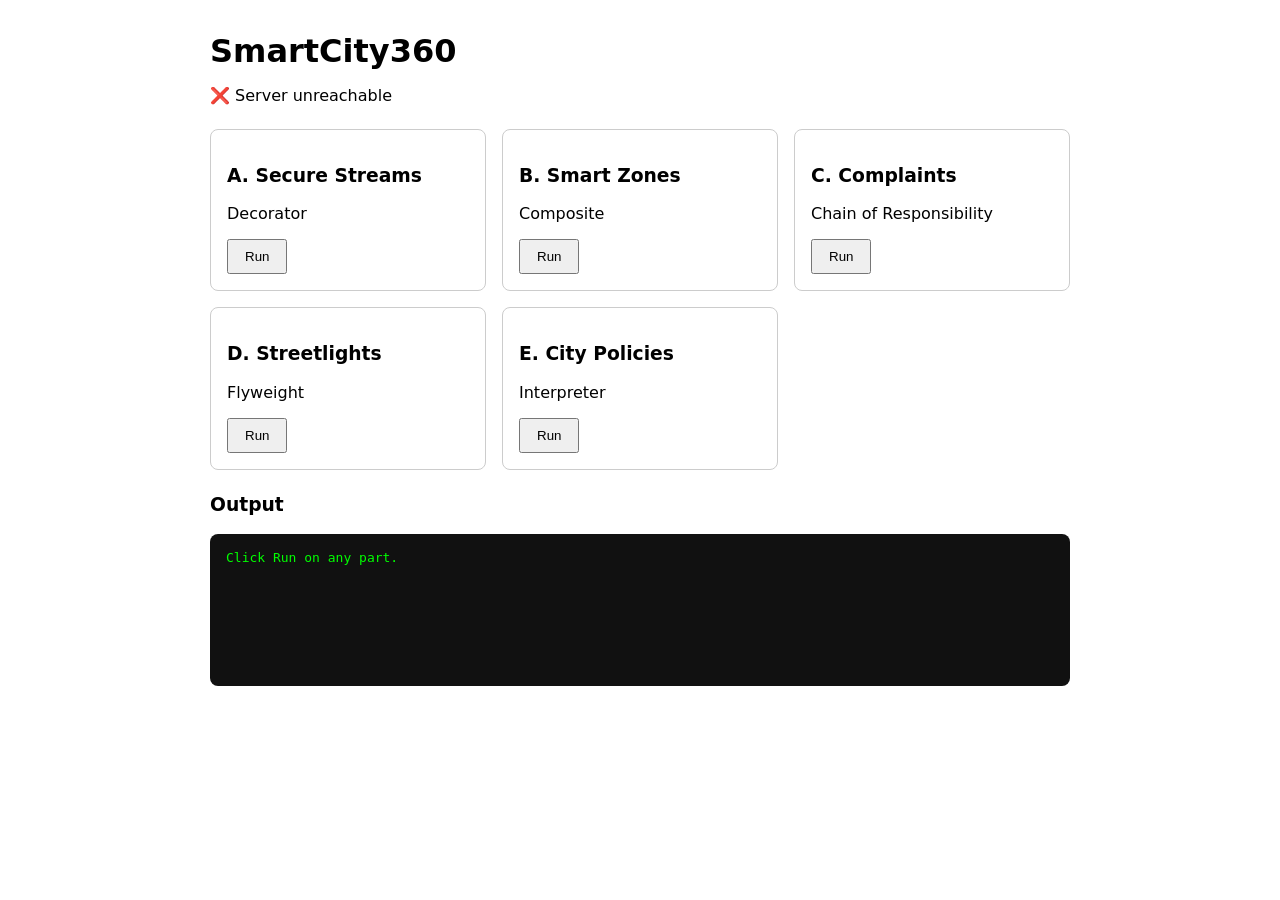
==== src/main/resources/public/index.html @ 0e093873 "first commit" ====
<!DOCTYPE html>
<html lang="en">
<head>
    <meta charset="UTF-8">
    <meta name="viewport" content="width=device-width, initial-scale=1">
    <title>SmartCity360</title>
    <style>
        body { font-family: system-ui, sans-serif; max-width: 860px; margin: 2rem auto; padding: 0 1rem; }
        h1 { margin-bottom: .25rem; }
        .grid { display: grid; grid-template-columns: repeat(auto-fit, minmax(240px, 1fr)); gap: 1rem; margin: 1.5rem 0; }
        .card { border: 1px solid #ccc; border-radius: 8px; padding: 1rem; }
        button { padding: .5rem 1rem; cursor: pointer; }
        pre { background: #111; color: #0f0; padding: 1rem; border-radius: 8px; min-height: 120px; overflow: auto; }
    </style>
</head>
<body>
<h1>SmartCity360</h1>
<p id="status">Checking server...</p>

<div class="grid">
    <div class="card"><h3>A. Secure Streams</h3><p>Decorator</p><button onclick="callApi('GET','/api/a/secure-stream')">Run</button></div>
    <div class="card"><h3>B. Smart Zones</h3><p>Composite</p><button onclick="callApi('GET','/api/b/zones')">Run</button></div>
    <div class="card"><h3>C. Complaints</h3><p>Chain of Responsibility</p><button onclick="callApi('POST','/api/c/complaint')">Run</button></div>
    <div class="card"><h3>D. Streetlights</h3><p>Flyweight</p><button onclick="callApi('GET','/api/d/streetlights')">Run</button></div>
    <div class="card"><h3>E. City Policies</h3><p>Interpreter</p><button onclick="callApi('POST','/api/e/policy')">Run</button></div>
</div>

<h3>Output</h3>
<pre id="output">Click Run on any part.</pre>

<script src="app.js"></script>
</body>
</html>
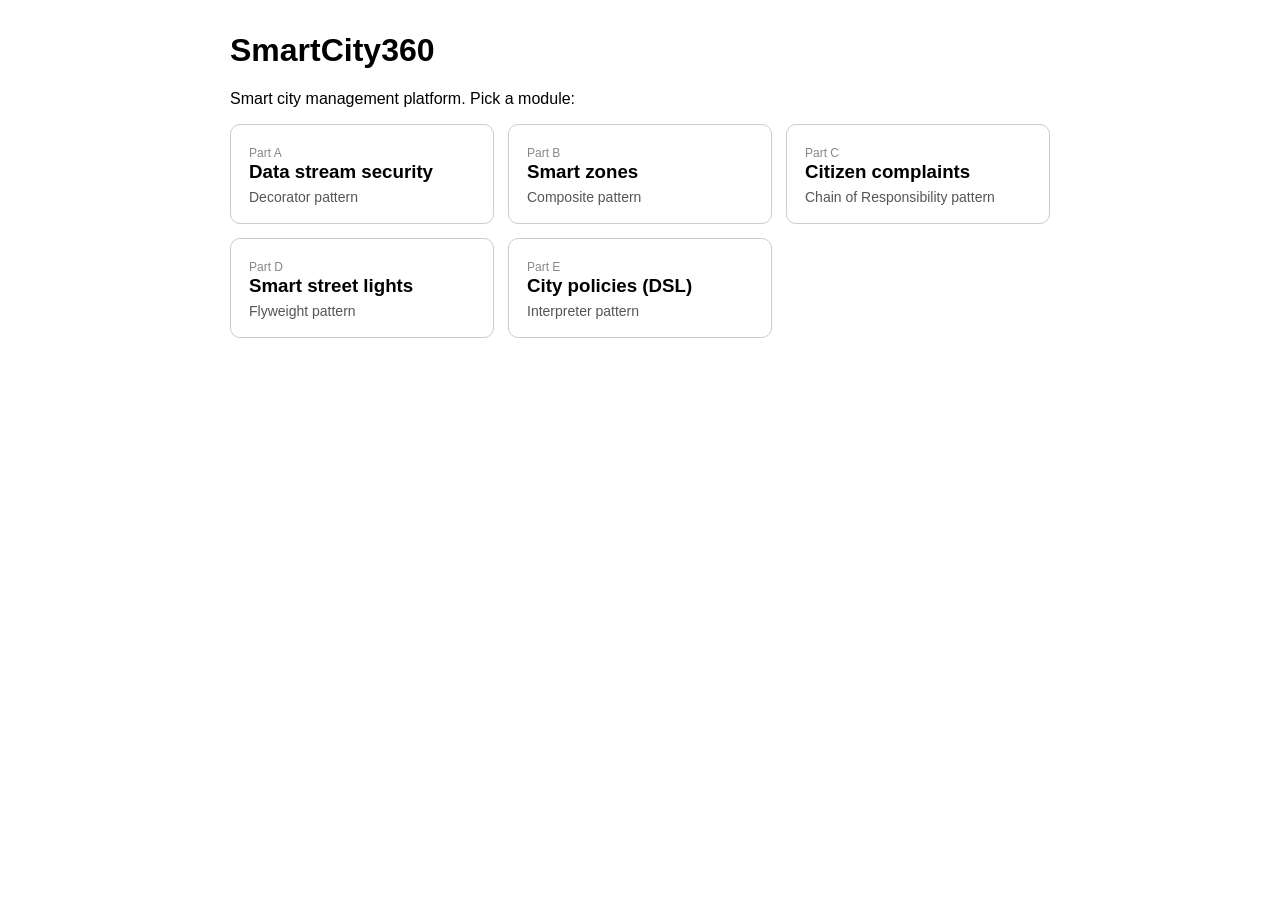
==== commit 75779ad1: "Composite Pattern frontend architecture changed" ====
--- a/src/main/resources/public/index.html
+++ b/src/main/resources/public/index.html
@@ -5,29 +5,46 @@
     <meta name="viewport" content="width=device-width, initial-scale=1">
     <title>SmartCity360</title>
     <style>
-        body { font-family: system-ui, sans-serif; max-width: 860px; margin: 2rem auto; padding: 0 1rem; }
-        h1 { margin-bottom: .25rem; }
-        .grid { display: grid; grid-template-columns: repeat(auto-fit, minmax(240px, 1fr)); gap: 1rem; margin: 1.5rem 0; }
-        .card { border: 1px solid #ccc; border-radius: 8px; padding: 1rem; }
-        button { padding: .5rem 1rem; cursor: pointer; }
-        pre { background: #111; color: #0f0; padding: 1rem; border-radius: 8px; min-height: 120px; overflow: auto; }
+        body { font-family: sans-serif; max-width: 820px; margin: 2rem auto; padding: 0 1rem; }
+        .grid { display: grid; grid-template-columns: repeat(auto-fit, minmax(240px, 1fr)); gap: 14px; }
+        a.card { display: block; padding: 18px; border: 1px solid #ccc; border-radius: 10px;
+            text-decoration: none; color: inherit; }
+        a.card:hover { border-color: #333; background: #f6f6f6; }
+        a.card h3 { margin: 0 0 6px; }
+        a.card p { margin: 0; color: #555; font-size: 14px; }
+        .tag { font-size: 12px; color: #888; }
     </style>
 </head>
 <body>
 <h1>SmartCity360</h1>
-<p id="status">Checking server...</p>
+<p>Smart city management platform. Pick a module:</p>
 
 <div class="grid">
-    <div class="card"><h3>A. Secure Streams</h3><p>Decorator</p><button onclick="callApi('GET','/api/a/secure-stream')">Run</button></div>
-    <div class="card"><h3>B. Smart Zones</h3><p>Composite</p><button onclick="callApi('GET','/api/b/zones')">Run</button></div>
-    <div class="card"><h3>C. Complaints</h3><p>Chain of Responsibility</p><button onclick="callApi('POST','/api/c/complaint')">Run</button></div>
-    <div class="card"><h3>D. Streetlights</h3><p>Flyweight</p><button onclick="callApi('GET','/api/d/streetlights')">Run</button></div>
-    <div class="card"><h3>E. City Policies</h3><p>Interpreter</p><button onclick="callApi('POST','/api/e/policy')">Run</button></div>
+    <a class="card" href="/decorator.html">
+        <span class="tag">Part A</span>
+        <h3>Data stream security</h3>
+        <p>Decorator pattern</p>
+    </a>
+    <a class="card" href="/composite.html">
+        <span class="tag">Part B</span>
+        <h3>Smart zones</h3>
+        <p>Composite pattern</p>
+    </a>
+    <a class="card" href="/chain.html">
+        <span class="tag">Part C</span>
+        <h3>Citizen complaints</h3>
+        <p>Chain of Responsibility pattern</p>
+    </a>
+    <a class="card" href="/flyweight.html">
+        <span class="tag">Part D</span>
+        <h3>Smart street lights</h3>
+        <p>Flyweight pattern</p>
+    </a>
+    <a class="card" href="/interpreter.html">
+        <span class="tag">Part E</span>
+        <h3>City policies (DSL)</h3>
+        <p>Interpreter pattern</p>
+    </a>
 </div>
-
-<h3>Output</h3>
-<pre id="output">Click Run on any part.</pre>
-
-<script src="app.js"></script>
 </body>
 </html>
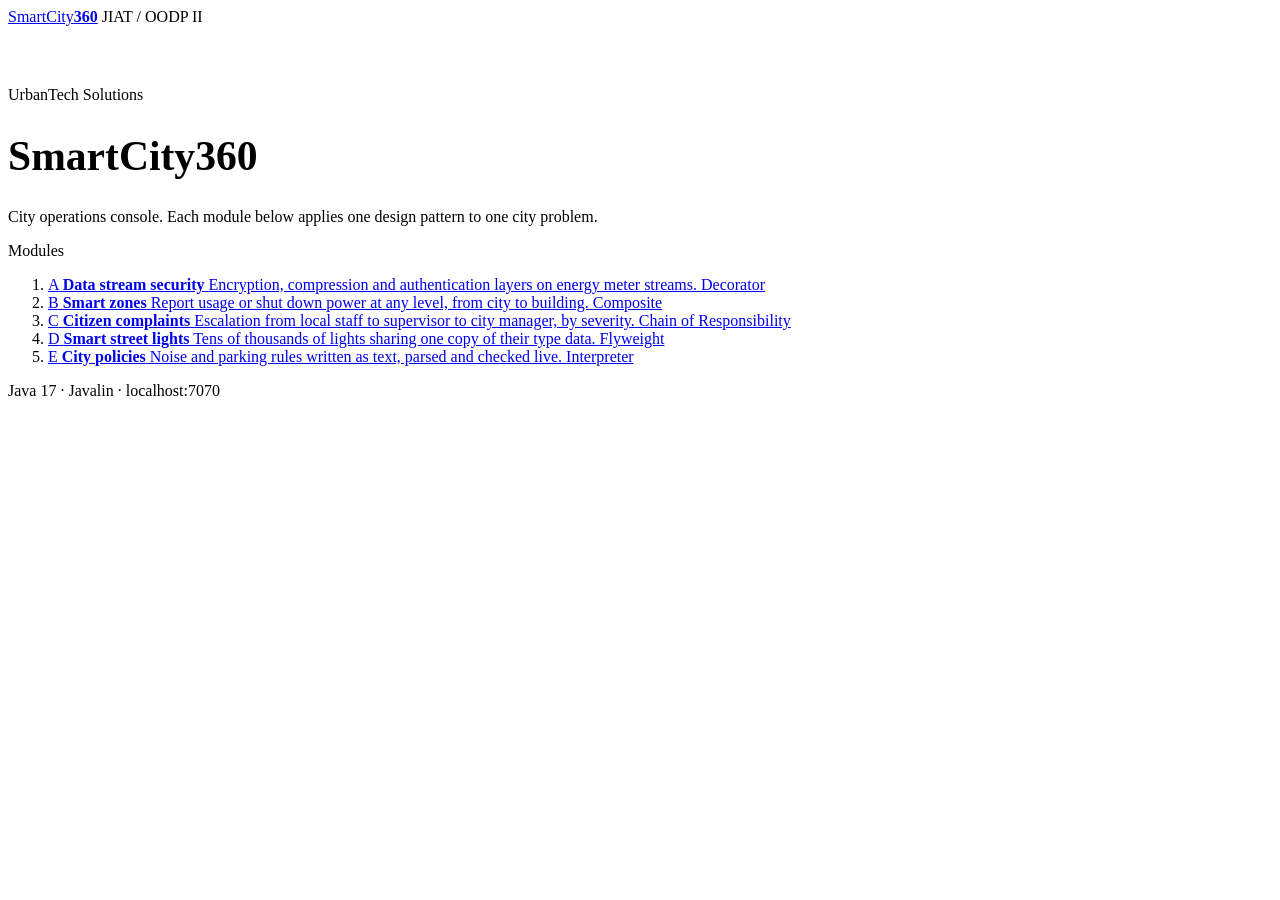
==== commit d2ebe122: "UI improvement" ====
--- a/src/main/resources/public/index.html
+++ b/src/main/resources/public/index.html
@@ -4,47 +4,53 @@
     <meta charset="UTF-8">
     <meta name="viewport" content="width=device-width, initial-scale=1">
     <title>SmartCity360</title>
-    <style>
-        body { font-family: sans-serif; max-width: 820px; margin: 2rem auto; padding: 0 1rem; }
-        .grid { display: grid; grid-template-columns: repeat(auto-fit, minmax(240px, 1fr)); gap: 14px; }
-        a.card { display: block; padding: 18px; border: 1px solid #ccc; border-radius: 10px;
-            text-decoration: none; color: inherit; }
-        a.card:hover { border-color: #333; background: #f6f6f6; }
-        a.card h3 { margin: 0 0 6px; }
-        a.card p { margin: 0; color: #555; font-size: 14px; }
-        .tag { font-size: 12px; color: #888; }
-    </style>
+    <link rel="stylesheet" href="/style.css">
 </head>
 <body>
-<h1>SmartCity360</h1>
-<p>Smart city management platform. Pick a module:</p>
+<header class="top">
+    <div class="wrap">
+        <a class="wordmark" href="/">SmartCity<b>360</b></a>
+        <span class="course">JIAT / OODP II</span>
+    </div>
+</header>
 
-<div class="grid">
-    <a class="card" href="/decorator.html">
-        <span class="tag">Part A</span>
-        <h3>Data stream security</h3>
-        <p>Decorator pattern</p>
-    </a>
-    <a class="card" href="/composite.html">
-        <span class="tag">Part B</span>
-        <h3>Smart zones</h3>
-        <p>Composite pattern</p>
-    </a>
-    <a class="card" href="/chain.html">
-        <span class="tag">Part C</span>
-        <h3>Citizen complaints</h3>
-        <p>Chain of Responsibility pattern</p>
-    </a>
-    <a class="card" href="/flyweight.html">
-        <span class="tag">Part D</span>
-        <h3>Smart street lights</h3>
-        <p>Flyweight pattern</p>
-    </a>
-    <a class="card" href="/interpreter.html">
-        <span class="tag">Part E</span>
-        <h3>City policies (DSL)</h3>
-        <p>Interpreter pattern</p>
-    </a>
-</div>
+<main class="wrap">
+    <div class="pagehead" style="padding-top:44px">
+        <p class="kicker">UrbanTech Solutions</p>
+        <h1 style="font-size:2.6rem">SmartCity360</h1>
+        <p class="lead">City operations console. Each module below applies one design pattern to one city problem.</p>
+    </div>
+
+    <p class="section-label">Modules</p>
+    <ol class="index">
+        <li><a href="/decorator.html">
+            <span class="part">A</span>
+            <span><strong>Data stream security</strong>
+                <span class="desc">Encryption, compression and authentication layers on energy meter streams.</span></span>
+            <span class="pat">Decorator</span></a></li>
+        <li><a href="/composite.html">
+            <span class="part">B</span>
+            <span><strong>Smart zones</strong>
+                <span class="desc">Report usage or shut down power at any level, from city to building.</span></span>
+            <span class="pat">Composite</span></a></li>
+        <li><a href="/chain.html">
+            <span class="part">C</span>
+            <span><strong>Citizen complaints</strong>
+                <span class="desc">Escalation from local staff to supervisor to city manager, by severity.</span></span>
+            <span class="pat">Chain of Responsibility</span></a></li>
+        <li><a href="/flyweight.html">
+            <span class="part">D</span>
+            <span><strong>Smart street lights</strong>
+                <span class="desc">Tens of thousands of lights sharing one copy of their type data.</span></span>
+            <span class="pat">Flyweight</span></a></li>
+        <li><a href="/interpreter.html">
+            <span class="part">E</span>
+            <span><strong>City policies</strong>
+                <span class="desc">Noise and parking rules written as text, parsed and checked live.</span></span>
+            <span class="pat">Interpreter</span></a></li>
+    </ol>
+</main>
+
+<footer class="wrap">Java 17 · Javalin · localhost:7070</footer>
 </body>
 </html>
